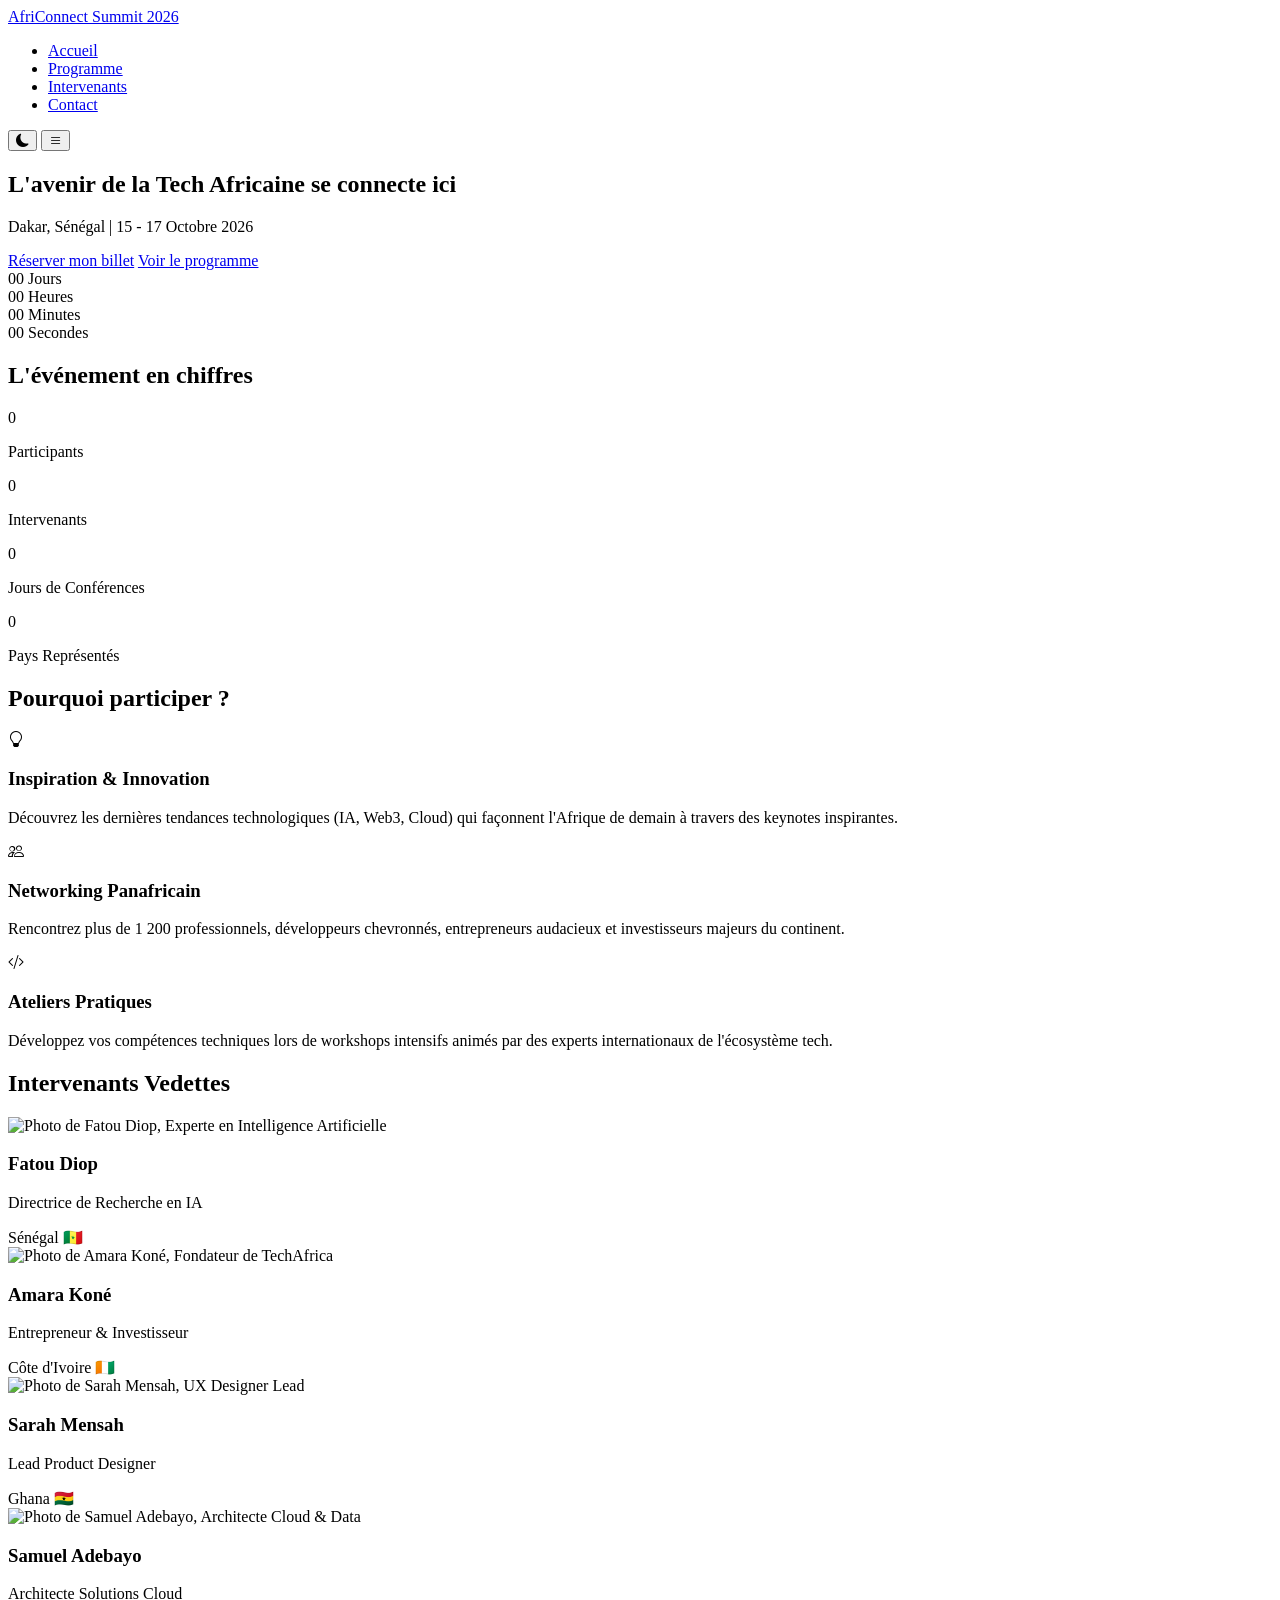
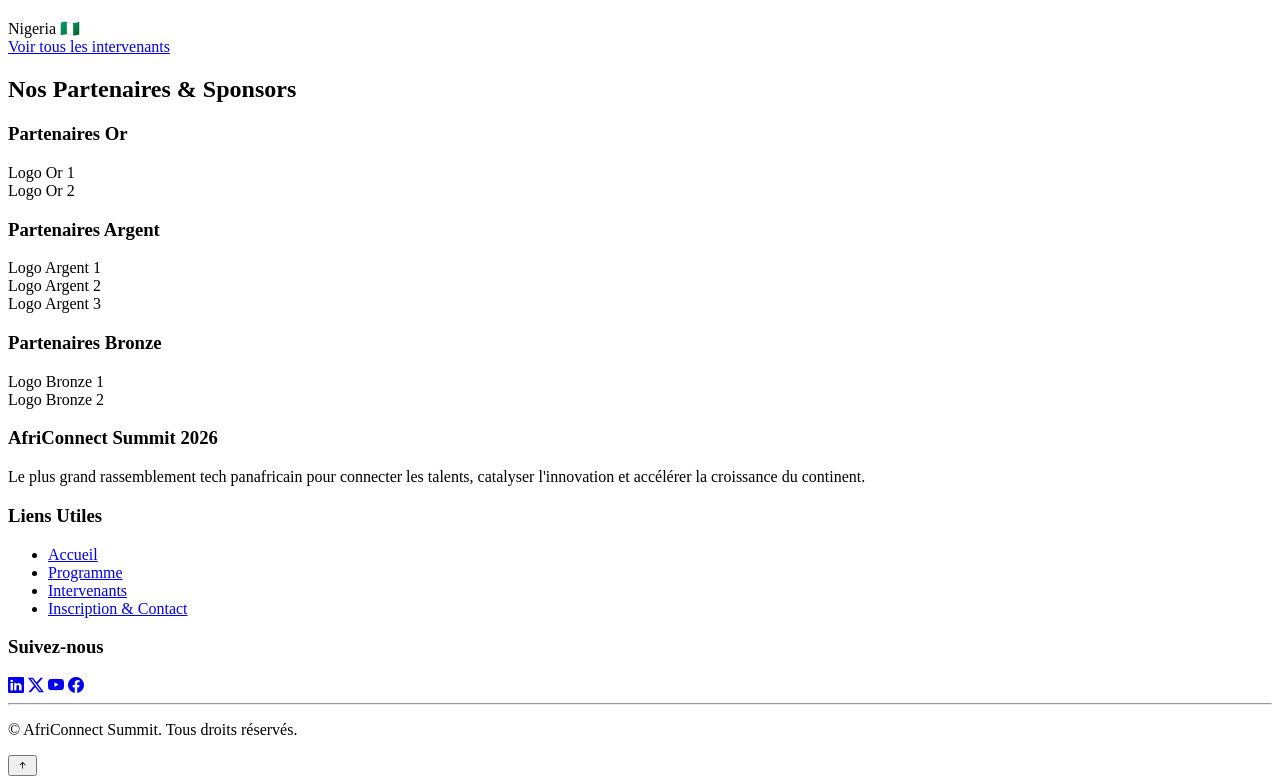
==== index.html @ fe6c3895 "Structure : Finalisation du squelette HTML sémantique de index.html" ====
<!DOCTYPE html>
<html lang="fr" data-theme="light">
<head>
    <meta charset="UTF-8">
    <meta name="viewport" content="width=device-width, initial-scale=1.0">
    <title>AfriConnect Summit 2026 | Accueil</title>
    <!-- CDN Bootstrap Icons pour les icônes demandées -->
    <link rel="stylesheet" href="https://cdn.jsdelivr.net/npm/bootstrap-icons@1.11.3/font/bootstrap-icons.min.css">
    <!-- Lien vers l'unique fichier CSS -->
    <link rel="stylesheet" href="css/style.css">
</head>
<body>

    <!-- NAVBAR (Structure commune) -->
    <header>
        <nav class="navbar">
            <div class="nav-logo">
                <a href="index.html">AfriConnect Summit 2026</a>
            </div>
            <ul class="nav-links">
                <li><a href="index.html" class="active">Accueil</a></li>
                <li><a href="programme.html">Programme</a></li>
                <li><a href="intervenants.html">Intervenants</a></li>
                <li><a href="contact.html">Contact</a></li>
            </ul>
            <div class="nav-controls">
                <button id="theme-toggle" aria-label="Changer de thème">
                    <i class="bi bi-moon-fill"></i>
                </button>
                <button class="hamburger" aria-label="Ouvrir le menu">
                    <i class="bi bi-list"></i>
                </button>
            </div>
        </nav>
    </header>

    <!-- CONTENU PRINCIPAL -->
    <main>
        <!-- 1. SECTION HERO -->
        <section id="hero">
            <div class="hero-content">
                <h1>L'avenir de la Tech Africaine se connecte ici</h1>
                <p class="hero-meta">Dakar, Sénégal | 15 - 17 Octobre 2026</p>
                <div class="hero-ctas">
                    <a href="contact.html" class="btn btn-primary">Réserver mon billet</a>
                    <a href="programme.html" class="btn btn-secondary">Voir le programme</a>
                </div>
            </div>
            <!-- Compte à rebours -->
            <div class="countdown-container">
                <div class="countdown-item"><span id="days">00</span> Jours</div>
                <div class="countdown-item"><span id="hours">00</span> Heures</div>
                <div class="countdown-item"><span id="minutes">00</span> Minutes</div>
                <div class="countdown-item"><span id="seconds">00</span> Secondes</div>
            </div>
        </section>

        <!-- 2. SECTION CHIFFRES CLÉS -->
        <section id="key-stats">
            <h2>L'événement en chiffres</h2>
            <div class="stats-grid">
                <div class="stat-card">
                    <span class="stat-number" data-target="1200">0</span>
                    <p class="stat-label">Participants</p>
                </div>
                <div class="stat-card">
                    <span class="stat-number" data-target="48">0</span>
                    <p class="stat-label">Intervenants</p>
                </div>
                <div class="stat-card">
                    <span class="stat-number" data-target="3">0</span>
                    <p class="stat-label">Jours de Conférences</p>
                </div>
                <div class="stat-card">
                    <span class="stat-number" data-target="12">0</span>
                    <p class="stat-label">Pays Représentés</p>
                </div>
            </div>
        </section>
        <!-- 3. SECTION "POURQUOI PARTICIPER" (Futur Flexbox) -->
        <section id="why-attend">
            <h2>Pourquoi participer ?</h2>
            <div class="features-container">
                <article class="feature-card">
                    <div class="feature-icon">
                        <i class="bi bi-lightbulb"></i>
                    </div>
                    <h3>Inspiration & Innovation</h3>
                    <p>Découvrez les dernières tendances technologiques (IA, Web3, Cloud) qui façonnent l'Afrique de demain à travers des keynotes inspirantes.</p>
                </article>

                <article class="feature-card">
                    <div class="feature-icon">
                        <i class="bi bi-people"></i>
                    </div>
                    <h3>Networking Panafricain</h3>
                    <p>Rencontrez plus de 1 200 professionnels, développeurs chevronnés, entrepreneurs audacieux et investisseurs majeurs du continent.</p>
                </article>

                <article class="feature-card">
                    <div class="feature-icon">
                        <i class="bi bi-code-slash"></i>
                    </div>
                    <h3>Ateliers Pratiques</h3>
                    <p>Développez vos compétences techniques lors de workshops intensifs animés par des experts internationaux de l'écosystème tech.</p>
                </article>
            </div>
        </section>

        <!-- 4. SECTION INTERVENANTS VEDETTES (Futur CSS Grid) -->
        <section id="featured-speakers">
            <h2>Intervenants Vedettes</h2>
            <div class="speakers-grid">
                <!-- Intervenant 1 -->
                <article class="speaker-card">
                    <div class="speaker-img">
                        <img src="images/speaker1.jpg" alt="Photo de Fatou Diop, Experte en Intelligence Artificielle">
                    </div>
                    <div class="speaker-info">
                        <h3>Fatou Diop</h3>
                        <p class="speaker-role">Directrice de Recherche en IA</p>
                        <span class="speaker-country">Sénégal 🇸🇳</span>
                    </div>
                </article>

                <!-- Intervenant 2 -->
                <article class="speaker-card">
                    <div class="speaker-img">
                        <img src="images/speaker2.jpg" alt="Photo de Amara Koné, Fondateur de TechAfrica">
                    </div>
                    <div class="speaker-info">
                        <h3>Amara Koné</h3>
                        <p class="speaker-role">Entrepreneur & Investisseur</p>
                        <span class="speaker-country">Côte d'Ivoire 🇨🇮</span>
                    </div>
                </article>

                <!-- Intervenant 3 -->
                <article class="speaker-card">
                    <div class="speaker-img">
                        <img src="images/speaker3.jpg" alt="Photo de Sarah Mensah, UX Designer Lead">
                    </div>
                    <div class="speaker-info">
                        <h3>Sarah Mensah</h3>
                        <p class="speaker-role">Lead Product Designer</p>
                        <span class="speaker-country">Ghana 🇬🇭</span>
                    </div>
                </article>

                <!-- Intervenant 4 -->
                <article class="speaker-card">
                    <div class="speaker-img">
                        <img src="images/speaker4.jpg" alt="Photo de Samuel Adebayo, Architecte Cloud & Data">
                    </div>
                    <div class="speaker-info">
                        <h3>Samuel Adebayo</h3>
                        <p class="speaker-role">Architecte Solutions Cloud</p>
                        <span class="speaker-country">Nigeria 🇳🇬</span>
                    </div>
                </article>
            </div>
            <div class="section-actions">
                <a href="intervenants.html" class="btn btn-outline">Voir tous les intervenants</a>
            </div>
        </section>

        <!-- 5. SECTION SPONSORS (Futur Flexbox par niveau) -->
        <section id="sponsors">
            <h2>Nos Partenaires & Sponsors</h2>
            
            <div class="sponsors-level sponsors-gold">
                <h3>Partenaires Or</h3>
                <div class="sponsors-logos">
                    <div class="sponsor-logo-placeholder">Logo Or 1</div>
                    <div class="sponsor-logo-placeholder">Logo Or 2</div>
                </div>
            </div>

            <div class="sponsors-level sponsors-silver">
                <h3>Partenaires Argent</h3>
                <div class="sponsors-logos">
                    <div class="sponsor-logo-placeholder">Logo Argent 1</div>
                    <div class="sponsor-logo-placeholder">Logo Argent 2</div>
                    <div class="sponsor-logo-placeholder">Logo Argent 3</div>
                </div>
            </div>

            <div class="sponsors-level sponsors-bronze">
                <h3>Partenaires Bronze</h3>
                <div class="sponsors-logos">
                    <div class="sponsor-logo-placeholder">Logo Bronze 1</div>
                    <div class="sponsor-logo-placeholder">Logo Bronze 2</div>
                </div>
            </div>
        </section>

        <!-- À SUIVRE : Pourquoi participer, Intervenants vedettes, Sponsors -->
    </main>

    <!-- FOOTER COMPLET (Futur Flexbox) -->
    <footer>
        <div class="footer-container">
            <!-- Colonne 1 : À propos -->
            <div class="footer-col">
                <h3>AfriConnect Summit 2026</h3>
                <p>Le plus grand rassemblement tech panafricain pour connecter les talents, catalyser l'innovation et accélérer la croissance du continent.</p>
            </div>
            
            <!-- Colonne 2 : Liens rapides -->
            <div class="footer-col">
                <h3>Liens Utiles</h3>
                <ul class="footer-links">
                    <li><a href="index.html">Accueil</a></li>
                    <li><a href="programme.html">Programme</a></li>
                    <li><a href="intervenants.html">Intervenants</a></li>
                    <li><a href="contact.html">Inscription & Contact</a></li>
                </ul>
            </div>

            <!-- Colonne 3 : Réseaux Sociaux -->
            <div class="footer-col">
                <h3>Suivez-nous</h3>
                <div class="footer-socials">
                    <a href="#" aria-label="Lien vers LinkedIn"><i class="bi bi-linkedin"></i></a>
                    <a href="#" aria-label="Lien vers X (Twitter)"><i class="bi bi-twitter-x"></i></a>
                    <a href="#" aria-label="Lien vers YouTube"><i class="bi bi-youtube"></i></a>
                    <a href="#" aria-label="Lien vers Facebook"><i class="bi bi-facebook"></i></a>
                </div>
            </div>
        </div>
        
        <hr class="footer-divider">
        
        <div class="footer-bottom">
            <p>&copy; <span id="current-year"></span> AfriConnect Summit. Tous droits réservés.</p>
            <button id="back-to-top" aria-label="Retour en haut de la page">
                <i class="bi bi-arrow-up-short"></i>
            </button>
        </div>
    </footer>

    <!-- Lien vers l'unique fichier JS -->
    <script src="js/main.js"></script>
</body>
</html>
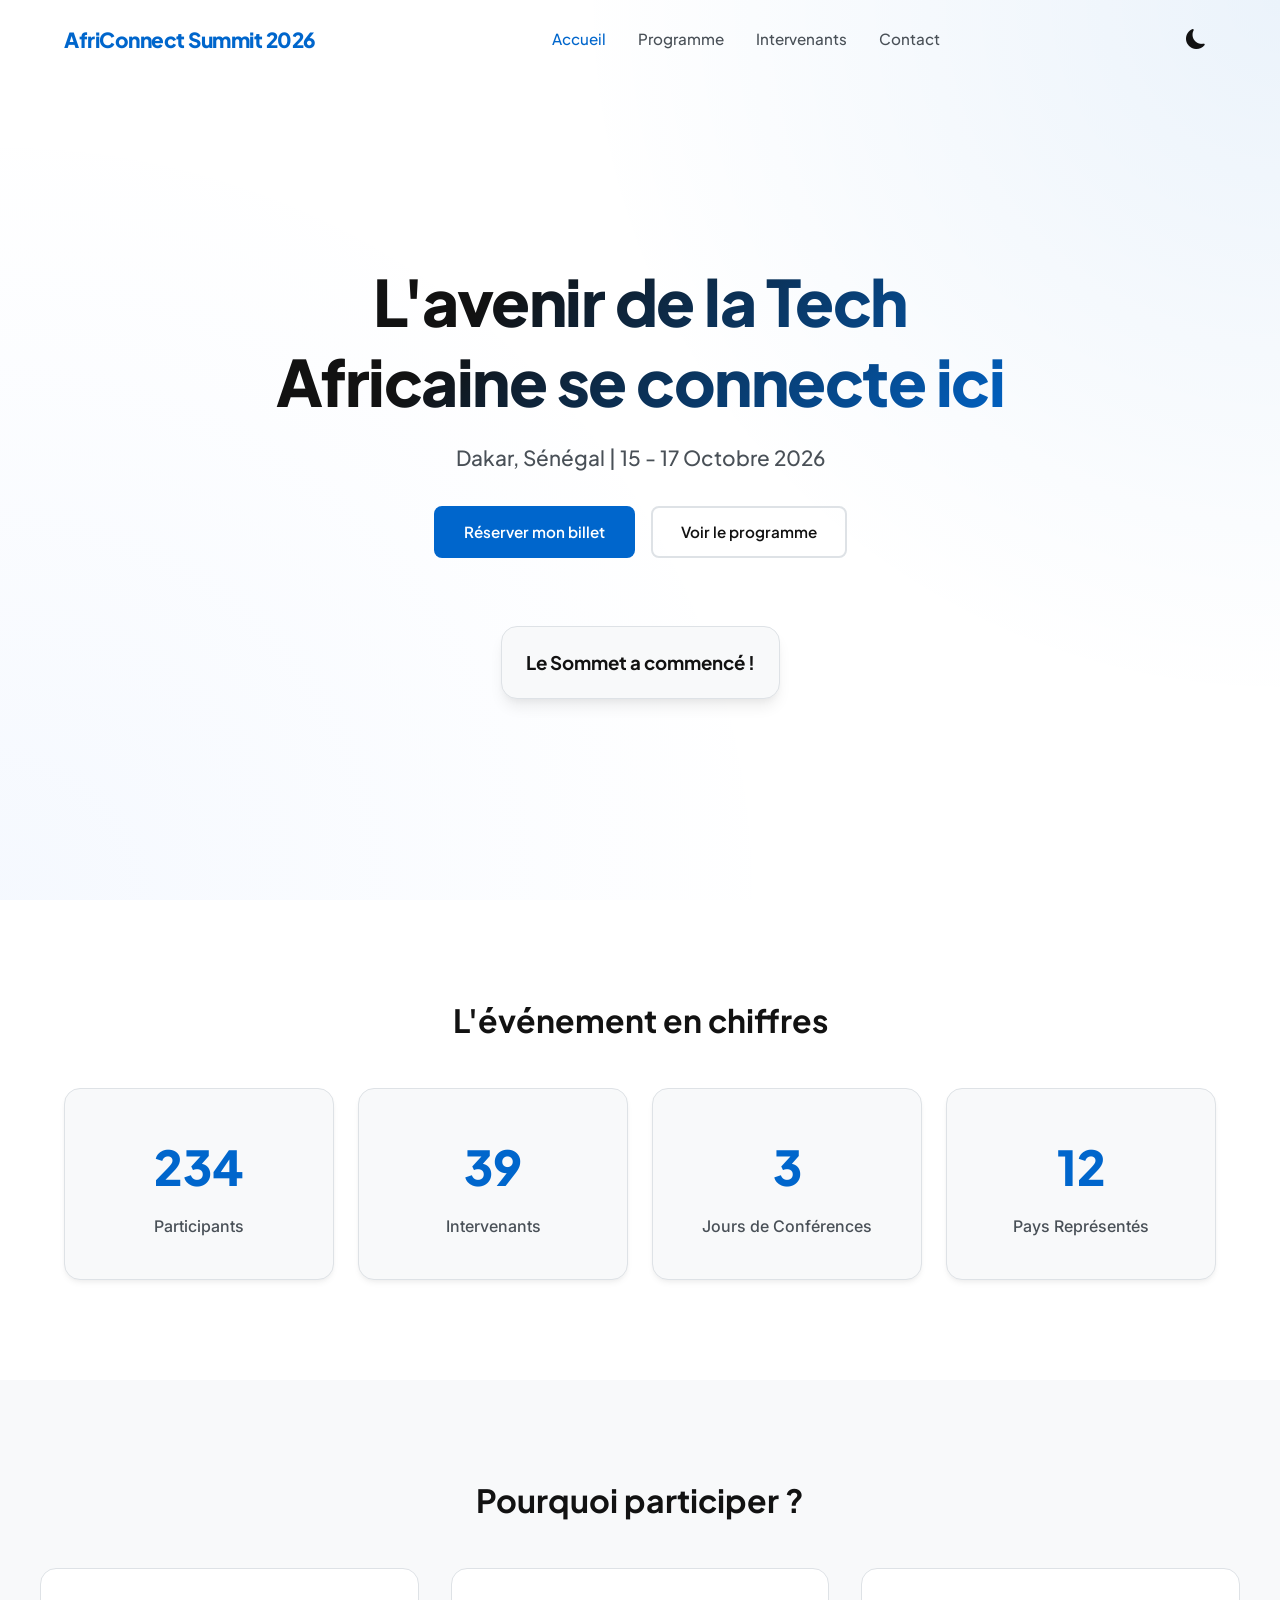
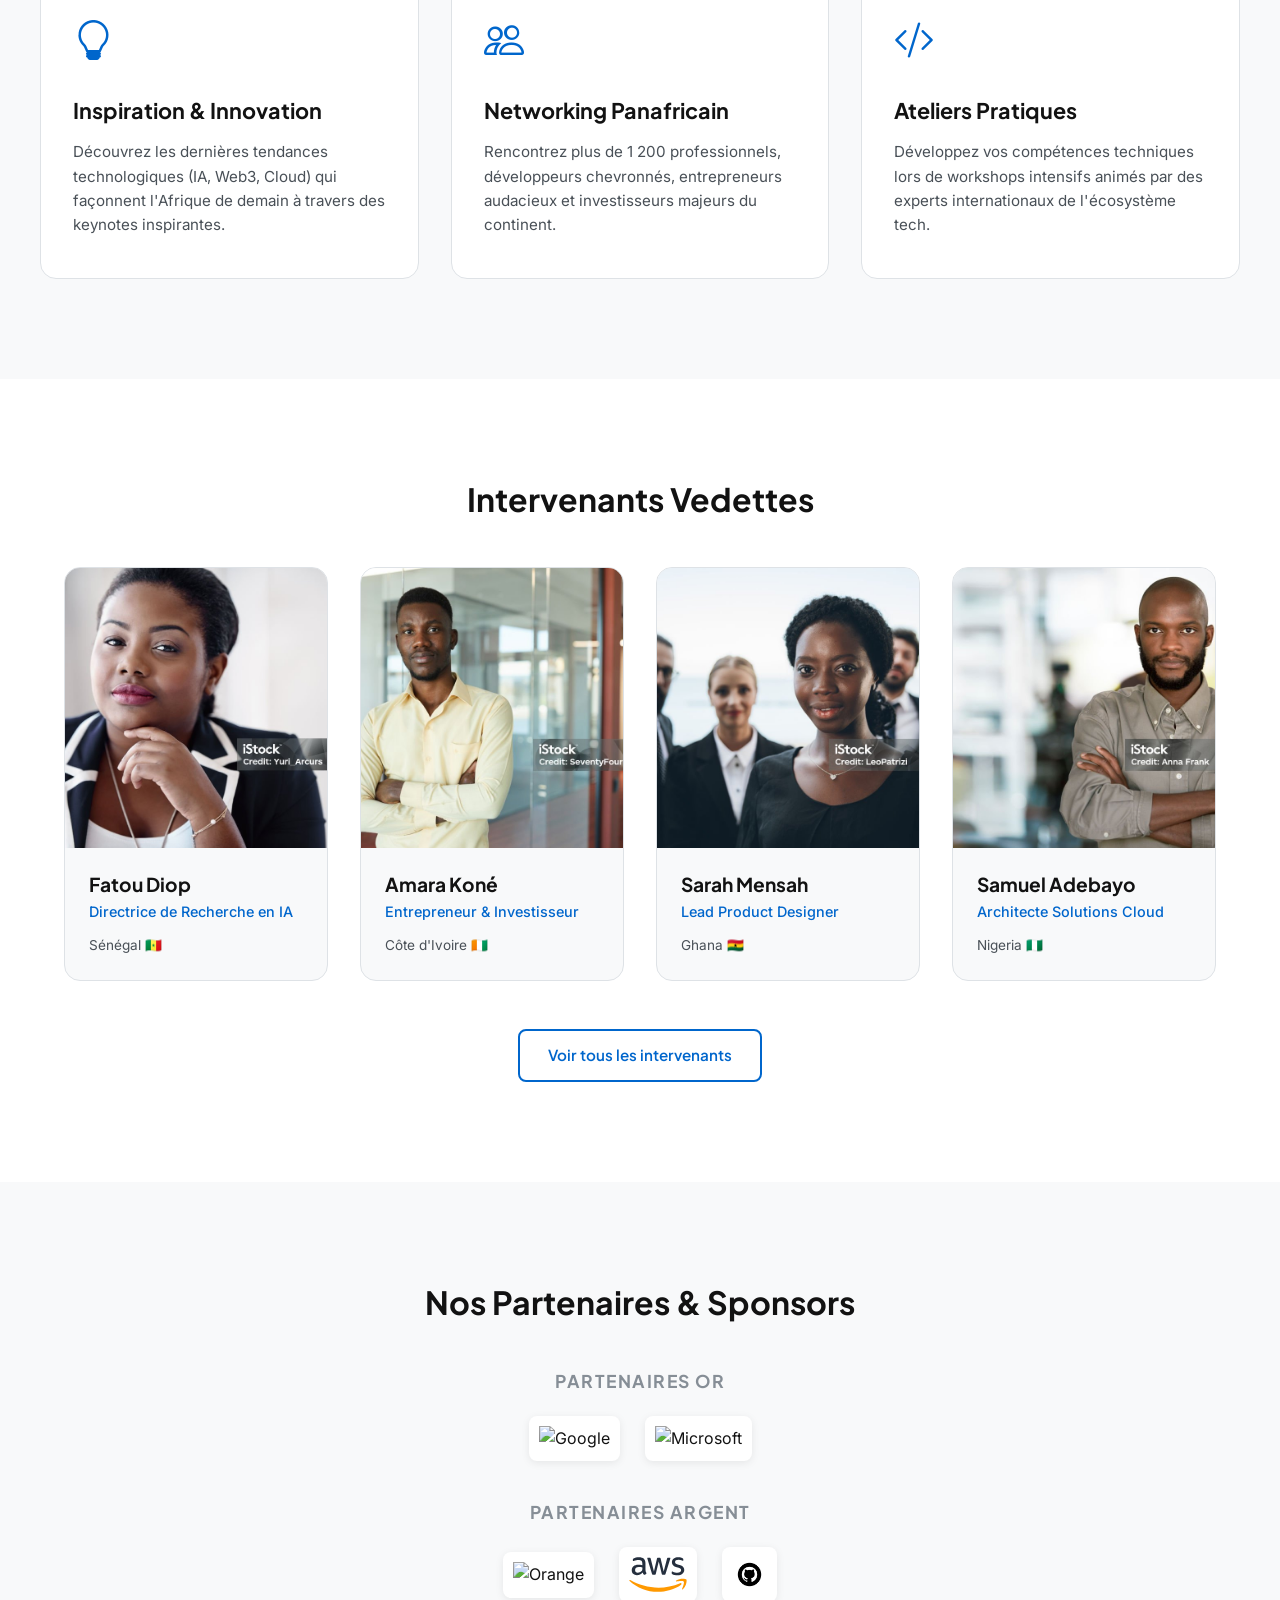
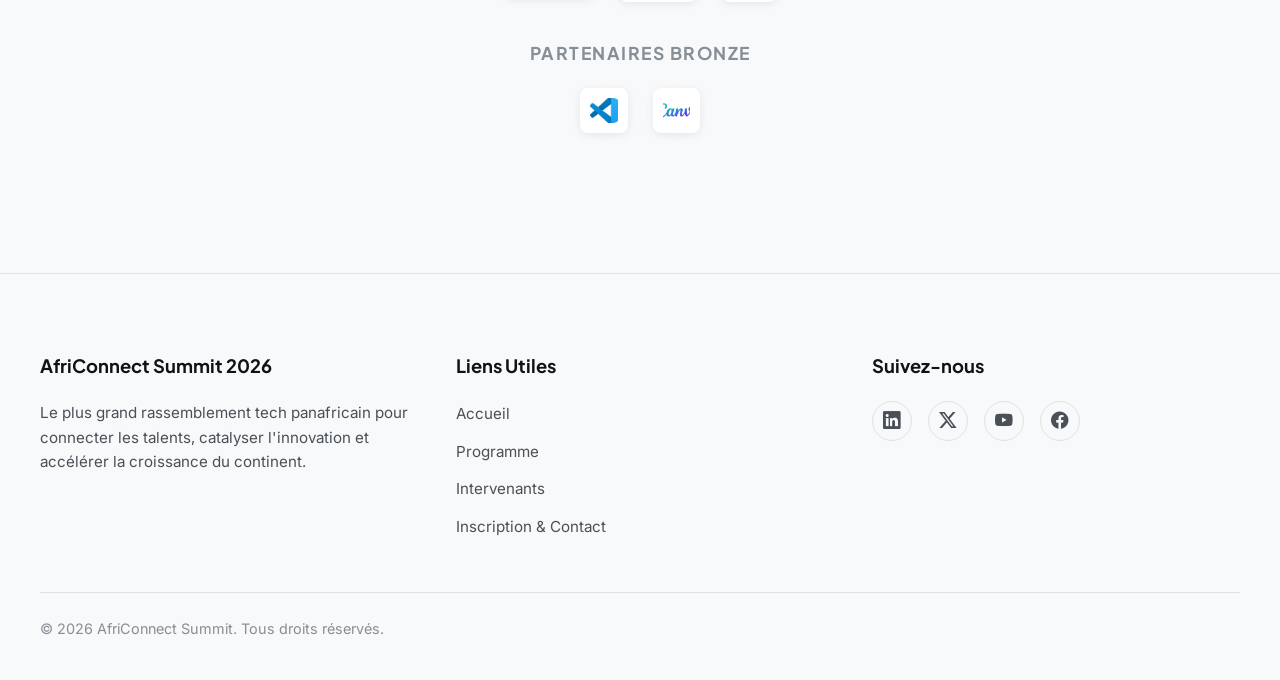
==== commit 404a46bd: "Feat : Implémentation complète des fonctionnalités JavaScript et finitions UI et README.md" ====
--- a/index.html
+++ b/index.html
@@ -164,35 +164,39 @@
             </div>
         </section>
 
-        <!-- 5. SECTION SPONSORS (Futur Flexbox par niveau) -->
-        <section id="sponsors">
-            <h2>Nos Partenaires & Sponsors</h2>
-            
-            <div class="sponsors-level sponsors-gold">
-                <h3>Partenaires Or</h3>
-                <div class="sponsors-logos">
-                    <div class="sponsor-logo-placeholder">Logo Or 1</div>
-                    <div class="sponsor-logo-placeholder">Logo Or 2</div>
-                </div>
-            </div>
-
-            <div class="sponsors-level sponsors-silver">
-                <h3>Partenaires Argent</h3>
-                <div class="sponsors-logos">
-                    <div class="sponsor-logo-placeholder">Logo Argent 1</div>
-                    <div class="sponsor-logo-placeholder">Logo Argent 2</div>
-                    <div class="sponsor-logo-placeholder">Logo Argent 3</div>
-                </div>
-            </div>
-
-            <div class="sponsors-level sponsors-bronze">
-                <h3>Partenaires Bronze</h3>
-                <div class="sponsors-logos">
-                    <div class="sponsor-logo-placeholder">Logo Bronze 1</div>
-                    <div class="sponsor-logo-placeholder">Logo Bronze 2</div>
-                </div>
-            </div>
-        </section>
+        <!-- 5. SECTION SPONSORS (Flexbox par niveau) -->
+<section id="sponsors">
+    <h2>Nos Partenaires & Sponsors</h2>
+
+    <!-- NIVEAU OR -->
+    <div class="sponsors-level sponsors-gold">
+        <h3>Partenaires Or</h3>
+        <div class="sponsors-logos">
+            <!-- ON REMPLACE LES DIV PAR DES IMG -->
+            <img src="images/sponsors/google.svg" alt="Google" class="sponsor-logo">
+            <img src="images/sponsors/microsoft.svg" alt="Microsoft" class="sponsor-logo">
+        </div>
+    </div>
+
+    <!-- NIVEAU ARGENT -->
+    <div class="sponsors-level sponsors-silver">
+        <h3>Partenaires Argent</h3>
+        <div class="sponsors-logos">
+            <img src="images/sponsors/orange.svg" alt="Orange" class="sponsor-logo">
+            <img src="images/sponsors/aws.svg" alt="AWS" class="sponsor-logo">
+            <img src="images/sponsors/github.png" alt="GitHub" class="sponsor-logo">
+        </div>
+    </div>
+
+    <!-- NIVEAU BRONZE -->
+    <div class="sponsors-level sponsors-bronze">
+        <h3>Partenaires Bronze</h3>
+        <div class="sponsors-logos">
+            <img src="images/sponsors/vscode.jpg" alt="VS Code" class="sponsor-logo">
+            <img src="images/sponsors/canva.jpg" alt="Canva" class="sponsor-logo">
+        </div>
+    </div>
+</section>
 
         <!-- À SUIVRE : Pourquoi participer, Intervenants vedettes, Sponsors -->
     </main>
--- a/css/style.css
+++ b/css/style.css
@@ -0,0 +1,1366 @@
+/* ==========================================================================
+   1. VARIABLES & IMPORTATIONS (Google Fonts)
+   ========================================================================== */
+@import url('https://fonts.googleapis.com/css2?family=Inter:wght@300;400;500;600&family=Plus+Jakarta+Sans:wght@500;600;700;800&display=swap');
+
+:root {
+    /* Polices */
+    --font-title: 'Plus Jakarta Sans', sans-serif;
+    --font-body: 'Inter', sans-serif;
+
+    /* Palette de couleurs - Mode Clair (Par défaut) */
+    --bg-primary: #ffffff;
+    --bg-secondary: #f8f9fa;
+    --bg-tertiary: #f1f3f5;
+    --text-primary: #121212;
+    --text-secondary: #495057;
+    --text-muted: #868e96;
+    --accent: #0066cc; /* Bleu électrique moderne */
+    --accent-hover: #0052a3;
+    --border-color: #dee2e6;
+    
+    /* Variables de structure (Constantes) */
+    --border-radius-sm: 8px;
+    --border-radius-md: 16px;
+    --border-radius-lg: 24px;
+    --transition-smooth: all 0.3s cubic-bezier(0.4, 0, 0.2, 1);
+    --shadow-sm: 0 4px 6px -1px rgba(0, 0, 0, 0.05), 0 2px 4px -1px rgba(0, 0, 0, 0.03);
+    --shadow-md: 0 10px 15px -3px rgba(0, 0, 0, 0.08), 0 4px 6px -2px rgba(0, 0, 0, 0.04);
+}
+
+/* Redéfinition des variables pour le MODE SOMBRE */
+[data-theme="dark"] {
+    --bg-primary: #0b0f19;      /* Fond sombre moderne (tirant sur le bleu nuit) */
+    --bg-secondary: #111827;    /* Surface de carte légèrement plus claire */
+    --bg-tertiary: #1f2937;
+    --text-primary: #f9fafb;
+    --text-secondary: #d1d5db;
+    --text-muted: #9ca3af;
+    --accent: #3b82f6;          /* Bleu brillant pour mode sombre */
+    --accent-hover: #60a5fa;
+    --border-color: #374151;
+    --shadow-sm: 0 4px 6px -1px rgba(0, 0, 0, 0.2), 0 2px 4px -1px rgba(0, 0, 0, 0.1);
+    --shadow-md: 0 10px 15px -3px rgba(0, 0, 0, 0.3), 0 4px 6px -2px rgba(0, 0, 0, 0.15);
+}
+
+/* ==========================================================================
+   2. RÉINITIALISATION & CONFIGURATION DE BASE
+   ========================================================================== */
+*, *::before, *::after {
+    box-sizing: border-box;
+    margin: 0;
+    padding: 0;
+}
+
+html {
+    scroll-behavior: smooth;
+    font-size: 16px;
+}
+
+body {
+    background-color: var(--bg-primary);
+    color: var(--text-primary);
+    font-family: var(--font-body);
+    line-height: 1.6;
+    overflow-x: hidden;
+    transition: background-color 0.3s ease, color 0.3s ease;
+}
+
+/* Liens globaux */
+a {
+    color: inherit;
+    text-decoration: none;
+    transition: var(--transition-smooth);
+}
+
+/* Titres expressifs */
+h1, h2, h3, h4 {
+    font-family: var(--font-title);
+    font-weight: 700;
+    line-height: 1.25;
+}
+
+/* Boutons Réutilisables de Qualité Supérieure */
+.btn {
+    display: inline-flex;
+    align-items: center;
+    justify-content: center;
+    padding: 12px 28px;
+    font-family: var(--font-title);
+    font-weight: 600;
+    font-size: 0.95rem;
+    border-radius: var(--border-radius-sm);
+    border: 2px solid transparent;
+    cursor: pointer;
+    transition: var(--transition-smooth);
+}
+
+.btn-primary {
+    background-color: var(--accent);
+    color: #ffffff;
+}
+
+.btn-primary:hover {
+    background-color: var(--accent-hover);
+    transform: translateY(-2px);
+}
+
+.btn-secondary {
+    background-color: transparent;
+    color: var(--text-primary);
+    border-color: var(--border-color);
+}
+
+.btn-secondary:hover {
+    background-color: var(--bg-tertiary);
+}
+
+.btn-outline {
+    background-color: transparent;
+    color: var(--accent);
+    border-color: var(--accent);
+}
+
+.btn-outline:hover {
+    background-color: var(--accent);
+    color: #ffffff;
+    transform: translateY(-2px);
+}
+
+.btn-block {
+    width: 100%;
+}
+/* ==========================================================================
+   3. BARRE DE NAVIGATION (NAVBAR)
+   ========================================================================== */
+header {
+    position: fixed;
+    top: 0;
+    left: 0;
+    width: 100%;
+    z-index: 1000;
+    transition: var(--transition-smooth);
+}
+
+/* Classe dynamique ajoutée en JS au scroll */
+header.scrolled {
+    background-color: rgba(var(--bg-primary-rgb, 255, 255, 255), 0.85);
+    backdrop-filter: blur(12px);
+    border-bottom: 1px solid var(--border-color);
+    box-shadow: var(--shadow-sm);
+}
+
+/* Ajustement pour le mode sombre quand on scrolle */
+[data-theme="dark"] header.scrolled {
+    background-color: rgba(11, 15, 25, 0.85);
+}
+
+.navbar {
+    max-width: 1200px;
+    margin: 0 auto;
+    padding: 20px 24px;
+    display: flex;
+    justify-content: space-between;
+    align-items: center;
+    transition: var(--transition-smooth);
+}
+
+header.scrolled .navbar {
+    padding: 14px 24px;
+}
+
+.nav-logo a {
+    font-family: var(--font-title);
+    font-weight: 800;
+    font-size: 1.3rem;
+    color: var(--accent);
+    letter-spacing: -0.5px;
+}
+
+.nav-links {
+    display: flex;
+    list-style: none;
+    gap: 32px;
+}
+
+.nav-links a {
+    font-family: var(--font-title);
+    font-weight: 500;
+    font-size: 0.95rem;
+    color: var(--text-secondary);
+}
+
+.nav-links a:hover, .nav-links a.active {
+    color: var(--accent);
+}
+
+.nav-controls {
+    display: flex;
+    align-items: center;
+    gap: 16px;
+}
+
+/* Boutons de contrôle (Dark mode & Hamburger) */
+#theme-toggle, .hamburger {
+    background: transparent;
+    border: none;
+    color: var(--text-primary);
+    font-size: 1.25rem;
+    cursor: pointer;
+    width: 40px;
+    height: 40px;
+    border-radius: 50%;
+    display: flex;
+    align-items: center;
+    justify-content: center;
+    transition: var(--transition-smooth);
+}
+
+#theme-toggle:hover {
+    background-color: var(--bg-tertiary);
+    color: var(--accent);
+}
+
+.hamburger {
+    display: none; /* Masqué sur PC */
+}
+/* ==========================================================================
+   4. PAGE D'ACCUEIL - SECTION HERO & COMPTE À REBOURS
+   ========================================================================== */
+#hero {
+    min-height: 100vh;
+    display: flex;
+    flex-direction: column;
+    justify-content: center;
+    align-items: center;
+    padding: 120px 24px 60px 24px;
+    background: radial-gradient(circle at top right, rgba(0, 102, 204, 0.08), transparent 45%),
+                radial-gradient(circle at bottom left, rgba(59, 130, 246, 0.05), transparent 50%);
+    text-align: center;
+    position: relative;
+}
+
+.hero-content {
+    max-width: 800px;
+    margin-bottom: 48px;
+}
+
+#hero h1 {
+    font-size: clamp(2.5rem, 5vw, 4.5rem); /* Police ultra-expressive et fluide 2026 */
+    font-weight: 800;
+    letter-spacing: -1.5px;
+    margin-bottom: 20px;
+    background: linear-gradient(135deg, var(--text-primary) 30%, var(--accent));
+    -webkit-background-clip: text;
+    -webkit-text-fill-color: transparent;
+}
+
+.hero-meta {
+    font-size: clamp(1.1rem, 2vw, 1.3rem);
+    color: var(--text-secondary);
+    margin-bottom: 32px;
+    font-family: var(--font-title);
+    font-weight: 500;
+}
+
+.hero-ctas {
+    display: flex;
+    gap: 16px;
+    justify-content: center;
+    flex-wrap: wrap;
+}
+
+/* Compte à rebours immersif */
+.countdown-container {
+    display: flex;
+    gap: 20px;
+    justify-content: center;
+    flex-wrap: wrap;
+    margin-top: 20px;
+    padding: 24px;
+    background-color: var(--bg-secondary);
+    border: 1px solid var(--border-color);
+    border-radius: var(--border-radius-md);
+    box-shadow: var(--shadow-md);
+}
+
+.countdown-item {
+    font-family: var(--font-title);
+    font-size: 0.85rem;
+    font-weight: 600;
+    text-transform: uppercase;
+    letter-spacing: 1px;
+    color: var(--text-muted);
+    display: flex;
+    flex-direction: column;
+    align-items: center;
+    min-width: 80px;
+}
+
+.countdown-item span {
+    font-size: 2.2rem;
+    font-weight: 800;
+    color: var(--accent);
+    line-height: 1;
+    margin-bottom: 4px;
+}
+
+/* ==========================================================================
+   5. SECTION CHIFFRES CLÉS (CSS GRID obligatoire)
+   ========================================================================== */
+#key-stats {
+    padding: 100px 24px;
+    max-width: 1200px;
+    margin: 0 auto;
+}
+
+#key-stats h2 {
+    text-align: center;
+    font-size: 2rem;
+    margin-bottom: 48px;
+    position: relative;
+}
+
+/* Grid responsive pour les 4 statistiques */
+.stats-grid {
+    display: grid;
+    grid-template-columns: repeat(auto-fit, minmax(220px, 1fr));
+    gap: 24px;
+}
+
+.stat-card {
+    background-color: var(--bg-secondary);
+    padding: 40px 32px;
+    border-radius: var(--border-radius-md);
+    border: 1px solid var(--border-color);
+    text-align: center;
+    transition: var(--transition-smooth);
+    box-shadow: var(--shadow-sm);
+}
+
+.stat-card:hover {
+    transform: translateY(-5px);
+    box-shadow: var(--shadow-md);
+    border-color: var(--accent);
+}
+
+.stat-number {
+    font-family: var(--font-title);
+    font-size: 3rem;
+    font-weight: 800;
+    color: var(--accent);
+    display: block;
+    margin-bottom: 8px;
+}
+
+.stat-label {
+    font-size: 1rem;
+    color: var(--text-secondary);
+    font-weight: 500;
+}
+
+/* ==========================================================================
+   6. SECTION "POURQUOI PARTICIPER" (FLEXBOX obligatoire)
+   ========================================================================== */
+#why-attend {
+    background-color: var(--bg-secondary);
+    padding: 100px 24px;
+}
+
+#why-attend h2 {
+    text-align: center;
+    font-size: 2rem;
+    margin-bottom: 48px;
+}
+
+.features-container {
+    max-width: 1200px;
+    margin: 0 auto;
+    display: flex; /* Flexbox 1/3 */
+    gap: 32px;
+    justify-content: space-between;
+}
+
+.feature-card {
+    flex: 1; /* Permet de répartir équitablement l'espace */
+    background-color: var(--bg-primary);
+    padding: 40px 32px;
+    border-radius: var(--border-radius-md);
+    border: 1px solid var(--border-color);
+    transition: var(--transition-smooth);
+}
+
+.feature-card:hover {
+    transform: translateY(-5px);
+    box-shadow: var(--shadow-md);
+}
+
+.feature-icon {
+    font-size: 2.5rem;
+    color: var(--accent);
+    margin-bottom: 24px;
+}
+
+.feature-card h3 {
+    font-size: 1.35rem;
+    margin-bottom: 16px;
+}
+
+.feature-card p {
+    color: var(--text-secondary);
+    font-size: 0.95rem;
+}
+
+/* ==========================================================================
+   7. INTERVENANTS VEDETTES & SPONSORS (GRID + FLEX)
+   ========================================================================== */
+#featured-speakers {
+    padding: 100px 24px;
+    max-width: 1200px;
+    margin: 0 auto;
+}
+
+#featured-speakers h2 {
+    text-align: center;
+    font-size: 2rem;
+    margin-bottom: 48px;
+}
+
+.speakers-grid {
+    display: grid; /* Grid 2/2 */
+    grid-template-columns: repeat(auto-fit, minmax(250px, 1fr));
+    gap: 32px;
+    margin-bottom: 48px;
+}
+
+.speaker-card {
+    background-color: var(--bg-secondary);
+    border-radius: var(--border-radius-md);
+    overflow: hidden;
+    border: 1px solid var(--border-color);
+    transition: var(--transition-smooth);
+}
+
+.speaker-card:hover {
+    transform: translateY(-8px);
+    box-shadow: var(--shadow-md);
+}
+
+.speaker-img {
+    width: 100%;
+    height: 280px;
+    background-color: var(--bg-tertiary); /* En attendant d'avoir de vraies images */
+    position: relative;
+}
+
+.speaker-img img {
+    width: 100%;
+    height: 100%;
+    object-fit: cover;
+}
+
+.speaker-info {
+    padding: 24px;
+}
+
+.speaker-info h3 {
+    font-size: 1.2rem;
+    margin-bottom: 4px;
+}
+
+.speaker-role {
+    color: var(--accent);
+    font-weight: 500;
+    font-size: 0.9rem;
+    margin-bottom: 12px;
+}
+
+.speaker-country {
+    font-size: 0.85rem;
+    color: var(--text-secondary);
+    display: block;
+}
+
+.section-actions {
+    text-align: center;
+}
+
+/* Sponsors */
+#sponsors {
+    background-color: var(--bg-secondary);
+    padding: 100px 24px;
+    text-align: center;
+}
+
+#sponsors h2 {
+    font-size: 2rem;
+    margin-bottom: 48px;
+}
+
+.sponsors-level {
+    margin-bottom: 40px;
+}
+
+.sponsors-level h3 {
+    font-size: 1.1rem;
+    color: var(--text-muted);
+    text-transform: uppercase;
+    letter-spacing: 1.5px;
+    margin-bottom: 24px;
+}
+
+.sponsors-logos {
+    display: flex; /* Flexbox 2/3 */
+    justify-content: center;
+    align-items: center;
+    gap: 40px;
+    flex-wrap: wrap;
+}
+
+.sponsor-logo-placeholder {
+    background-color: var(--bg-primary);
+    padding: 20px 40px;
+    border-radius: var(--border-radius-sm);
+    border: 1px solid var(--border-color);
+    font-weight: 600;
+    color: var(--text-muted);
+    min-width: 150px;
+}
+
+/* ==========================================================================
+   8. FOOTER DESIGN (FLEXBOX)
+   ========================================================================== */
+footer {
+    background-color: var(--bg-secondary);
+    border-top: 1px solid var(--border-color);
+    padding: 80px 24px 40px 24px;
+}
+
+.footer-container {
+    max-width: 1200px;
+    margin: 0 auto;
+    display: flex; /* Flexbox 3/3 */
+    justify-content: space-between;
+    gap: 48px;
+    flex-wrap: wrap;
+}
+
+.footer-col {
+    flex: 1;
+    min-width: 250px;
+}
+
+.footer-col h3 {
+    font-size: 1.15rem;
+    margin-bottom: 24px;
+    color: var(--text-primary);
+}
+
+.footer-col p {
+    color: var(--text-secondary);
+    font-size: 0.95rem;
+}
+
+.footer-links {
+    list-style: none;
+}
+
+.footer-links li {
+    margin-bottom: 12px;
+}
+
+.footer-links a {
+    color: var(--text-secondary);
+    font-size: 0.95rem;
+}
+
+.footer-links a:hover {
+    color: var(--accent);
+    padding-left: 4px;
+}
+
+.footer-socials {
+    display: flex;
+    gap: 16px;
+}
+
+.footer-socials a {
+    width: 40px;
+    height: 40px;
+    border-radius: 50%;
+    border: 1px solid var(--border-color);
+    display: flex;
+    align-items: center;
+    justify-content: center;
+    color: var(--text-secondary);
+    font-size: 1.1rem;
+}
+
+.footer-socials a:hover {
+    background-color: var(--accent);
+    color: #ffffff;
+    border-color: var(--accent);
+    transform: translateY(-3px);
+}
+
+.footer-divider {
+    max-width: 1200px;
+    margin: 40px auto 24px auto;
+    border: 0;
+    border-top: 1px solid var(--border-color);
+}
+
+.footer-bottom {
+    max-width: 1200px;
+    margin: 0 auto;
+    display: flex;
+    justify-content: space-between;
+    align-items: center;
+    flex-wrap: wrap;
+    gap: 20px;
+}
+
+.footer-bottom p {
+    color: var(--text-muted);
+    font-size: 0.9rem;
+}
+
+#back-to-top {
+    background-color: var(--accent);
+    color: #ffffff;
+    border: none;
+    width: 44px;
+    height: 44px;
+    border-radius: 50%;
+    display: flex;
+    align-items: center;
+    justify-content: center;
+    font-size: 1.5rem;
+    cursor: pointer;
+    box-shadow: var(--shadow-md);
+    transition: var(--transition-smooth);
+}
+
+#back-to-top:hover {
+    background-color: var(--accent-hover);
+    transform: translateY(-3px);
+}
+/* ==========================================================================
+   9. BANNIÈRE INTERNE & FIL D'ARIANE (Commun aux pages secondaires)
+   ========================================================================== */
+.internal-hero {
+    padding: 160px 24px 60px 24px;
+    background: linear-gradient(180deg, var(--bg-secondary) 0%, var(--bg-primary) 100%);
+    border-bottom: 1px solid var(--border-color);
+}
+
+.hero-container {
+    max-width: 1200px;
+    margin: 0 auto;
+}
+
+.breadcrumb {
+    font-size: 0.85rem;
+    color: var(--text-muted);
+    margin-bottom: 16px;
+    display: flex;
+    align-items: center;
+    gap: 8px;
+}
+
+.breadcrumb a:hover {
+    color: var(--accent);
+}
+
+.internal-hero h1 {
+    font-size: clamp(2rem, 4vw, 3rem);
+    margin-bottom: 12px;
+    letter-spacing: -1px;
+}
+
+.internal-hero p {
+    color: var(--text-secondary);
+    font-size: 1.1rem;
+    max-width: 600px;
+}
+
+/* ==========================================================================
+   10. STYLE DE LA PAGE PROGRAMME (Onglets & Tableaux)
+   ========================================================================== */
+#schedule-section {
+    padding: 80px 24px;
+    max-width: 1200px;
+    margin: 0 auto;
+}
+
+/* Container des onglets de jours */
+.tabs-container {
+    display: flex;
+    justify-content: center;
+    gap: 16px;
+    margin-bottom: 48px;
+}
+
+.tab-btn {
+    background-color: var(--bg-secondary);
+    border: 1px solid var(--border-color);
+    padding: 16px 32px;
+    border-radius: var(--border-radius-md);
+    cursor: pointer;
+    display: flex;
+    flex-direction: column;
+    align-items: center;
+    min-width: 160px;
+    transition: var(--transition-smooth);
+}
+
+.tab-btn:hover {
+    border-color: var(--accent);
+    transform: translateY(-2px);
+}
+
+/* Style de l'onglet actif */
+.tab-btn.active {
+    background-color: var(--accent);
+    border-color: var(--accent);
+}
+
+.tab-btn .day-title {
+    font-family: var(--font-title);
+    font-size: 1.1rem;
+    font-weight: 700;
+    color: var(--text-primary);
+    transition: var(--transition-smooth);
+}
+
+.tab-btn .day-date {
+    font-size: 0.85rem;
+    color: var(--text-secondary);
+    margin-top: 4px;
+    transition: var(--transition-smooth);
+}
+
+/* Changement de couleur du texte quand l'onglet est actif */
+.tab-btn.active .day-title {
+    color: #ffffff;
+}
+
+.tab-btn.active .day-date {
+    color: rgba(255, 255, 255, 0.8);
+}
+
+/* Panneaux de contenu (Cachés par défaut, gérés en JS) */
+.tab-panel {
+    display: none;
+}
+
+.tab-panel.active {
+    display: block;
+    animation: fadeIn 0.4s ease-in-out;
+}
+
+/* Tableaux de l'agenda */
+.table-responsive {
+    width: 100%;
+    overflow-x: auto; /* Défilement horizontal fluide sur mobile */
+    border-radius: var(--border-radius-md);
+    box-shadow: var(--shadow-sm);
+    border: 1px solid var(--border-color);
+}
+
+.schedule-table {
+    width: 100%;
+    border-collapse: collapse;
+    background-color: var(--bg-primary);
+    text-align: left;
+    min-width: 700px; /* Force une largeur minimale pour un défilement mobile propre */
+}
+
+.schedule-table th, 
+.schedule-table td {
+    padding: 20px 24px;
+    border-bottom: 1px solid var(--border-color);
+}
+
+.schedule-table th {
+    background-color: var(--bg-secondary);
+    font-family: var(--font-title);
+    font-weight: 600;
+    color: var(--text-primary);
+    font-size: 0.95rem;
+    text-transform: uppercase;
+    letter-spacing: 0.5px;
+}
+
+.schedule-table tr:last-child td {
+    border-bottom: none;
+}
+
+.schedule-table tbody tr {
+    transition: var(--transition-smooth);
+}
+
+.schedule-table tbody tr:hover {
+    background-color: rgba(0, 102, 204, 0.02); /* Légère surbrillance au survol */
+}
+
+.schedule-table .time {
+    font-family: var(--font-title);
+    font-weight: 700;
+    color: var(--accent);
+    white-space: nowrap;
+}
+
+.schedule-table .session-title {
+    font-weight: 600;
+    color: var(--text-primary);
+}
+
+.schedule-table .speaker-name {
+    font-size: 0.95rem;
+    color: var(--text-secondary);
+    font-weight: 500;
+}
+
+/* ==========================================================================
+   11. SECTION DES THÉMATIQUES (CSS GRID 2x2)
+   ========================================================================== */
+#themes-section {
+    padding: 80px 24px;
+    max-width: 1200px;
+    margin: 0 auto;
+}
+
+#themes-section h2 {
+    text-align: center;
+    font-size: 2rem;
+    margin-bottom: 48px;
+}
+
+.themes-grid {
+    display: grid;
+    grid-template-columns: repeat(auto-fit, minmax(280px, 1fr));
+    gap: 32px;
+}
+
+.theme-card {
+    background-color: var(--bg-secondary);
+    padding: 40px;
+    border-radius: var(--border-radius-md);
+    border: 1px solid var(--border-color);
+    transition: var(--transition-smooth);
+}
+
+.theme-card:hover {
+    transform: translateY(-5px);
+    border-color: var(--accent);
+    box-shadow: var(--shadow-md);
+}
+
+.theme-icon-box {
+    width: 60px;
+    height: 60px;
+    background-color: rgba(0, 102, 204, 0.1);
+    color: var(--accent);
+    border-radius: var(--border-radius-sm);
+    display: flex;
+    align-items: center;
+    justify-content: center;
+    font-size: 1.8rem;
+    margin-bottom: 24px;
+}
+
+.theme-card h3 {
+    font-size: 1.25rem;
+    margin-bottom: 16px;
+}
+
+.theme-card p {
+    color: var(--text-secondary);
+    font-size: 0.95rem;
+}
+
+/* Animation d'apparition fluide */
+@keyframes fadeIn {
+    from {
+        opacity: 0;
+        transform: translateY(10px);
+    }
+    to {
+        opacity: 1;
+        transform: translateY(0);
+    }
+}
+/* ==========================================================================
+   12. STYLE DE LA PAGE INTERVENANTS (Barre de filtres & Grille)
+   ========================================================================== */
+#filter-section {
+    padding: 60px 24px 20px 24px;
+    max-width: 1200px;
+    margin: 0 auto;
+}
+
+/* Container de filtrage en Flexbox */
+.filter-container {
+    display: flex;
+    justify-content: center;
+    gap: 12px;
+    flex-wrap: wrap; /* S'adapte proprement sur mobile */
+}
+
+.filter-btn {
+    background-color: var(--bg-secondary);
+    border: 1px solid var(--border-color);
+    padding: 10px 24px;
+    font-family: var(--font-title);
+    font-weight: 600;
+    font-size: 0.9rem;
+    color: var(--text-secondary);
+    border-radius: 30px; /* Boutons aux bords arrondis style "pilule" */
+    cursor: pointer;
+    transition: var(--transition-smooth);
+}
+
+.filter-btn:hover {
+    border-color: var(--accent);
+    color: var(--accent);
+    transform: translateY(-1px);
+}
+
+/* Bouton de filtre actif */
+.filter-btn.active {
+    background-color: var(--accent);
+    border-color: var(--accent);
+    color: #ffffff;
+    box-shadow: var(--shadow-sm);
+}
+
+/* Section de la grande grille de 9 cartes */
+#speakers-section {
+    padding: 40px 24px 100px 24px;
+    max-width: 1200px;
+    margin: 0 auto;
+}
+
+.speakers-main-grid {
+    display: grid;
+    grid-template-columns: repeat(auto-fill, minmax(300px, 1fr));
+    gap: 32px;
+}
+
+/* Cartes individuelles des intervenants */
+.speaker-full-card {
+    background-color: var(--bg-secondary);
+    border: 1px solid var(--border-color);
+    border-radius: var(--border-radius-md);
+    overflow: hidden;
+    transition: var(--transition-smooth);
+    box-shadow: var(--shadow-sm);
+    display: flex;
+    flex-direction: column;
+}
+
+.speaker-full-card:hover {
+    transform: translateY(-8px);
+    border-color: var(--accent);
+    box-shadow: var(--shadow-md);
+}
+
+/* Container de l'image de l'intervenant */
+.speaker-card-img {
+    width: 100%;
+    height: 320px;
+    background-color: var(--bg-tertiary);
+    overflow: hidden;
+}
+
+.speaker-card-img img {
+    width: 100%;
+    height: 100%;
+    object-fit: cover;
+    transition: var(--transition-smooth);
+}
+
+/* Effet de léger zoom sur l'image au survol de la carte */
+.speaker-full-card:hover .speaker-card-img img {
+    transform: scale(1.04);
+}
+
+/* Corps de la carte */
+.speaker-card-body {
+    padding: 24px;
+    flex-grow: 1;
+    display: flex;
+    flex-direction: column;
+}
+
+.speaker-card-body h3 {
+    font-size: 1.3rem;
+    margin-bottom: 6px;
+    color: var(--text-primary);
+}
+
+.speaker-spec {
+    color: var(--accent);
+    font-weight: 600;
+    font-size: 0.95rem;
+    margin-bottom: 4px;
+}
+
+.speaker-org {
+    color: var(--text-secondary);
+    font-size: 0.9rem;
+    font-weight: 500;
+    margin-bottom: 16px;
+}
+
+/* Badge du pays d'origine en bas de carte */
+.speaker-flag {
+    margin-top: auto; /* Pousse le badge tout en bas de la carte */
+    display: inline-block;
+    align-self: flex-start;
+    background-color: var(--bg-primary);
+    border: 1px solid var(--border-color);
+    padding: 6px 12px;
+    border-radius: var(--border-radius-sm);
+    font-size: 0.85rem;
+    font-weight: 600;
+    color: var(--text-primary);
+}
+/* ==========================================================================
+   13. STYLE DE LA PAGE CONTACT (Formulaire & Infos Pratiques)
+   ========================================================================== */
+#contact-section {
+    padding: 80px 24px;
+    max-width: 1200px;
+    margin: 0 auto;
+}
+
+/* Container principal en Flexbox */
+.contact-container {
+    display: flex;
+    gap: 64px;
+    align-items: flex-start;
+}
+
+/* Bloc de gauche : Le Formulaire */
+.contact-form-block {
+    flex: 1.3; /* Donne un peu plus d'espace au formulaire */
+    background-color: var(--bg-secondary);
+    padding: 48px;
+    border-radius: var(--border-radius-md);
+    border: 1px solid var(--border-color);
+    box-shadow: var(--shadow-sm);
+}
+
+.contact-form-block h2, 
+.contact-info-block h2,
+#faq-section h2 {
+    font-size: 1.75rem;
+    margin-bottom: 32px;
+    letter-spacing: -0.5px;
+}
+
+/* Éléments de formulaire */
+.form-group {
+    margin-bottom: 24px;
+    display: flex;
+    flex-direction: column;
+    gap: 8px;
+}
+
+.form-group label {
+    font-family: var(--font-title);
+    font-weight: 600;
+    font-size: 0.9rem;
+    color: var(--text-primary);
+}
+
+.form-group input,
+.form-group select,
+.form-group textarea {
+    width: 100%;
+    padding: 14px 16px;
+    font-family: var(--font-body);
+    font-size: 0.95rem;
+    background-color: var(--bg-primary);
+    border: 1px solid var(--border-color);
+    color: var(--text-primary);
+    border-radius: var(--border-radius-sm);
+    transition: var(--transition-smooth);
+}
+
+.form-group input:focus,
+.form-group select:focus,
+.form-group textarea:focus {
+    outline: none;
+    border-color: var(--accent);
+    box-shadow: 0 0 0 4px rgba(0, 102, 204, 0.1);
+}
+
+/* Gestion des messages d'erreur de validation (Futur JS) */
+.error-message {
+    font-size: 0.8rem;
+    color: #dc3545; /* Rouge d'erreur */
+    font-weight: 500;
+    margin-top: 4px;
+}
+
+/* Zone de succès */
+.success-box {
+    margin-top: 20px;
+    padding: 16px;
+    background-color: rgba(40, 167, 69, 0.1);
+    border: 1px solid #28a745;
+    color: #28a745;
+    border-radius: var(--border-radius-sm);
+    font-weight: 500;
+    display: flex;
+    align-items: center;
+    gap: 12px;
+}
+
+/* Bloc de droite : Informations pratiques & Carte */
+.contact-info-block {
+    flex: 1;
+    display: flex;
+    flex-direction: column;
+    gap: 32px;
+}
+
+.info-item {
+    display: flex;
+    gap: 20px;
+    align-items: flex-start;
+}
+
+.info-icon {
+    width: 48px;
+    height: 48px;
+    background-color: rgba(0, 102, 204, 0.1);
+    color: var(--accent);
+    border-radius: 50%;
+    display: flex;
+    align-items: center;
+    justify-content: center;
+    font-size: 1.25rem;
+    flex-shrink: 0;
+}
+
+.info-text h3 {
+    font-size: 1.1rem;
+    margin-bottom: 4px;
+}
+
+.info-text p {
+    color: var(--text-secondary);
+    font-size: 0.95rem;
+}
+
+/* Intégration esthétique de la carte Google Maps */
+.map-container {
+    width: 100%;
+    border-radius: var(--border-radius-md);
+    overflow: hidden;
+    border: 1px solid var(--border-color);
+    box-shadow: var(--shadow-sm);
+}
+
+.map-container iframe {
+    display: block;
+}
+
+/* ==========================================================================
+   14. SYSTEME ACCORDÉON FAQ (100% CSS PUR - SANS JAVASCRIPT)
+   ========================================================================== */
+#faq-section {
+    padding: 60px 24px 100px 24px;
+    max-width: 800px; /* Plus serré pour une lecture confortable */
+    margin: 0 auto;
+}
+
+#faq-section h2 {
+    text-align: center;
+}
+
+.accordion-container {
+    display: flex;
+    flex-direction: column;
+    gap: 16px;
+}
+
+.accordion-item {
+    background-color: var(--bg-secondary);
+    border: 1px solid var(--border-color);
+    border-radius: var(--border-radius-sm);
+    overflow: hidden;
+    transition: var(--transition-smooth);
+}
+
+/* Cache la case à cocher native */
+.accordion-toggle {
+    display: none;
+}
+
+/* Header cliquable lié au label */
+.accordion-header {
+    padding: 20px 24px;
+    display: flex;
+    justify-content: space-between;
+    align-items: center;
+    cursor: pointer;
+    font-family: var(--font-title);
+    font-weight: 600;
+    color: var(--text-primary);
+    user-select: none;
+}
+
+.accordion-header i {
+    font-size: 1.1rem;
+    color: var(--text-muted);
+    transition: var(--transition-smooth);
+}
+
+/* Contenu masqué par défaut avec transition de hauteur maximale */
+.accordion-content {
+    max-height: 0;
+    overflow: hidden;
+    transition: max-height 0.35s cubic-bezier(0.4, 0, 0.2, 1);
+    background-color: var(--bg-primary);
+}
+
+.accordion-content p {
+    padding: 0 24px 24px 24px;
+    color: var(--text-secondary);
+    font-size: 0.95rem;
+}
+
+/* ⚡ MAGIE DU CSS : Quand la checkbox est cochée (~ cible le frère suivant) */
+.accordion-toggle:checked ~ .accordion-header {
+    background-color: rgba(0, 102, 204, 0.02);
+}
+
+.accordion-toggle:checked ~ .accordion-header i {
+    transform: rotate(180deg); /* Retourne la flèche */
+    color: var(--accent);
+}
+
+.accordion-toggle:checked ~ .accordion-content {
+    max-height: 200px; /* S'ouvre de manière fluide */
+    border-top: 1px solid var(--border-color);
+    padding-top: 20px;
+}
+/* ==========================================================================
+   15. RESPONSIVE DESIGN & MENU MOBILE
+   ========================================================================== */
+@media (max-width: 768px) {
+    .hamburger {
+        display: flex; /* On affiche le bouton hamburger sur mobile */
+    }
+
+    .nav-links {
+        position: fixed;
+        top: 80px; /* Juste en dessous de la navbar */
+        left: -100%; /* Caché hors de l'écran à gauche par défaut */
+        flex-direction: column;
+        background-color: var(--bg-secondary);
+        width: 100%;
+        height: calc(100vh - 80px);
+        text-align: center;
+        gap: 40px;
+        padding: 40px 0;
+        transition: var(--transition-smooth);
+        box-shadow: var(--shadow-md);
+        border-top: 1px solid var(--border-color);
+    }
+
+    /* ⚡ C'est cette classe que le JS active au clic ! */
+    .nav-links.mobile-active {
+        left: 0; /* Le menu glisse proprement sur l'écran */
+    }
+
+    /* Ajustements pour le layout en colonne sur mobile */
+    .contact-container, 
+    .features-container {
+        flex-direction: column;
+        gap: 32px;
+    }
+
+    .contact-form-block {
+        padding: 24px;
+    }
+}
+.sponsor-tier {
+    margin-bottom: 40px;
+    text-align: center;
+}
+
+.sponsor-tier h3 {
+    font-size: 1.1rem;
+    letter-spacing: 1.5px;
+    margin-bottom: 20px;
+    color: var(--text-muted);
+}
+
+.sponsors-grid {
+    display: flex;
+    justify-content: center;
+    align-items: center;
+    flex-wrap: wrap;
+    gap: 20px;
+}
+
+/* ==========================================================================
+   STYLE DES LOGOS SPONSORS
+   ========================================================================== */
+
+/* Conteneur des logos en Flexbox */
+.sponsors-logos {
+    display: flex;
+    justify-content: center;
+    align-items: center;
+    flex-wrap: wrap;
+    gap: 25px;
+    margin-bottom: 30px;
+}
+
+/* Taille maximale imposée à TOUS les logos sponsors */
+.sponsor-logo {
+    max-width: 140px;      /* Empêche les logos de dépasser cette largeur */
+    max-height: 60px;      /* Empêche les logos de dépasser cette hauteur */
+    object-fit: contain;  /* Conserve les proportions sans déformer */
+    padding: 10px;
+    background-color: var(--bg-primary, #ffffff);
+    border-radius: 8px;
+    box-shadow: 0 2px 8px rgba(0, 0, 0, 0.08);
+    transition: transform 0.3s ease;
+}
+
+.sponsor-logo:hover {
+    transform: translateY(-3px);
+}
+
+/* Tailles adaptées par niveau (Optionnel) */
+.sponsors-gold .sponsor-logo {
+    max-width: 160px;
+    max-height: 70px;
+}
+
+.sponsors-silver .sponsor-logo {
+    max-width: 130px;
+    max-height: 55px;
+}
+
+.sponsors-bronze .sponsor-logo {
+    max-width: 110px;
+    max-height: 45px;
+}
+/* Cache tous les panneaux de jours par défaut */
+.tab-panel {
+    display: none !important;
+}
+
+/* Affiche UNIQUEMENT le panneau actif */
+.tab-panel.active {
+    display: block !important;
+}
